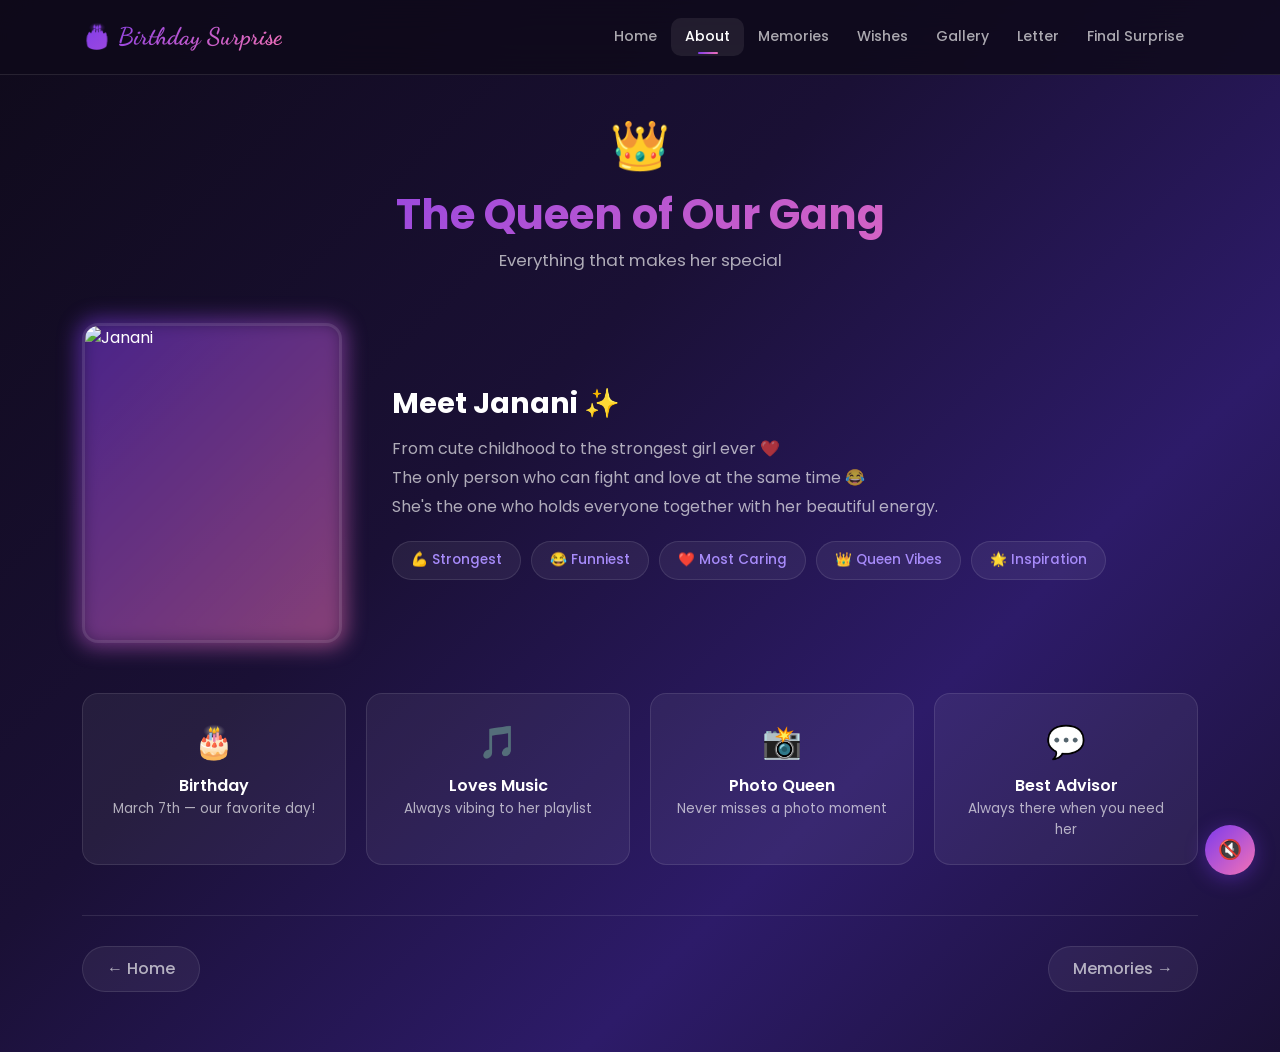
==== about.html @ dd0773b7 "Initial commit: Birthday Surprise website for Janani" ====
<!DOCTYPE html>
<html lang="en">
<head>
    <meta charset="UTF-8">
    <meta name="viewport" content="width=device-width, initial-scale=1">
    <title>About Her 👑</title>
    <link href="https://cdn.jsdelivr.net/npm/bootstrap@5.3.2/dist/css/bootstrap.min.css" rel="stylesheet">
    <link href="https://fonts.googleapis.com/css2?family=Dancing+Script:wght@400;700&family=Poppins:wght@300;400;500;600;700&display=swap" rel="stylesheet">
    <link href="css/style.css" rel="stylesheet">
</head>
<body>

<!-- Navbar -->
<nav class="navbar navbar-expand-lg navbar-dark navbar-main fixed-top">
    <div class="container">
        <a class="navbar-brand" href="index.html">🎂 Birthday Surprise</a>
        <button class="navbar-toggler" type="button" data-bs-toggle="collapse" data-bs-target="#navbarNav">
            <span class="navbar-toggler-icon"></span>
        </button>
        <div class="collapse navbar-collapse" id="navbarNav">
            <ul class="navbar-nav ms-auto">
                <li class="nav-item"><a class="nav-link" href="index.html">Home</a></li>
                <li class="nav-item"><a class="nav-link active" href="about.html">About</a></li>
                <li class="nav-item"><a class="nav-link" href="memories.html">Memories</a></li>
                <li class="nav-item"><a class="nav-link" href="wishes.html">Wishes</a></li>
                <li class="nav-item"><a class="nav-link" href="gallery.html">Gallery</a></li>
                <li class="nav-item"><a class="nav-link" href="letter.html">Letter</a></li>
                <li class="nav-item"><a class="nav-link" href="final.html">Final Surprise</a></li>
            </ul>
        </div>
    </div>
</nav>

<!-- Page Content -->
<div class="page-wrapper">
    <section class="page-section">
        <div class="container">

            <!-- Section Header -->
            <div class="section-header animate-fadeIn">
                <span class="section-icon">👑</span>
                <h1>The Queen of Our Gang</h1>
                <p>Everything that makes her special</p>
            </div>

            <!-- About Hero -->
            <div class="about-hero reveal">
                <div class="about-image-wrapper">
                    <img src="images/childhood.jpg" alt="Janani">
                </div>
                <div class="about-text">
                    <h2>Meet Janani ✨</h2>
                    <p>
                        From cute childhood to the strongest girl ever ❤️<br>
                        The only person who can fight and love at the same time 😂<br>
                        She's the one who holds everyone together with her beautiful energy.
                    </p>
                    <div class="trait-badges">
                        <span class="trait-badge">💪 Strongest</span>
                        <span class="trait-badge">😂 Funniest</span>
                        <span class="trait-badge">❤️ Most Caring</span>
                        <span class="trait-badge">👑 Queen Vibes</span>
                        <span class="trait-badge">🌟 Inspiration</span>
                    </div>
                </div>
            </div>

            <!-- Fun Facts -->
            <div class="fun-facts reveal">
                <div class="fact-card">
                    <div class="fact-emoji">🎂</div>
                    <h6>Birthday</h6>
                    <p>March 7th — our favorite day!</p>
                </div>
                <div class="fact-card">
                    <div class="fact-emoji">🎵</div>
                    <h6>Loves Music</h6>
                    <p>Always vibing to her playlist</p>
                </div>
                <div class="fact-card">
                    <div class="fact-emoji">📸</div>
                    <h6>Photo Queen</h6>
                    <p>Never misses a photo moment</p>
                </div>
                <div class="fact-card">
                    <div class="fact-emoji">💬</div>
                    <h6>Best Advisor</h6>
                    <p>Always there when you need her</p>
                </div>
            </div>

            <!-- Page Navigation -->
            <div class="page-nav reveal">
                <a href="index.html" class="btn-nav">← Home</a>
                <a href="memories.html" class="btn-nav">Memories →</a>
            </div>

        </div>
    </section>
</div>

<!-- Music Toggle -->
<button class="music-toggle" id="musicToggle" title="Toggle Music">🔇</button>
<audio id="bgMusic" loop>
    <source src="music/song.mp3" type="audio/mpeg">
</audio>

<script src="js/script.js"></script>
<script src="https://cdn.jsdelivr.net/npm/bootstrap@5.3.2/dist/js/bootstrap.bundle.min.js"></script>
</body>
</html>
---- css/style.css ----
/* ===================================================
   BIRTHDAY SURPRISE — Modern Dark Theme
   =================================================== */

@import url('https://fonts.googleapis.com/css2?family=Dancing+Script:wght@400;700&family=Poppins:wght@300;400;500;600;700&display=swap');

/* ===== RESET & VARIABLES ===== */
*, *::before, *::after {
    margin: 0;
    padding: 0;
    box-sizing: border-box;
}

:root {
    --primary: #7c3aed;
    --primary-light: #a78bfa;
    --accent: #f472b6;
    --accent-light: #fbcfe8;
    --bg-dark: #0f0a1a;
    --bg-glass: rgba(255, 255, 255, 0.06);
    --border-glass: rgba(255, 255, 255, 0.1);
    --text-primary: #ffffff;
    --text-secondary: rgba(255, 255, 255, 0.65);
    --gradient-main: linear-gradient(135deg, #0f0a1a 0%, #1a1035 40%, #2d1b69 70%, #1a1035 100%);
    --gradient-accent: linear-gradient(135deg, #7c3aed, #f472b6);
    --shadow-glow: 0 0 30px rgba(124, 58, 237, 0.25);
    --shadow-card: 0 8px 32px rgba(0, 0, 0, 0.4);
    --radius: 16px;
    --radius-sm: 10px;
    --transition: all 0.4s cubic-bezier(0.4, 0, 0.2, 1);
}

html { scroll-behavior: smooth; }

body {
    font-family: 'Poppins', sans-serif;
    background: var(--bg-dark);
    background-image: var(--gradient-main);
    color: var(--text-primary);
    min-height: 100vh;
    overflow-x: hidden;
}

/* ===== SCROLLBAR ===== */
::-webkit-scrollbar { width: 8px; }
::-webkit-scrollbar-track { background: var(--bg-dark); }
::-webkit-scrollbar-thumb { background: var(--gradient-accent); border-radius: 10px; }

/* ===== NAVBAR ===== */
.navbar-main {
    background: rgba(15, 10, 26, 0.85) !important;
    backdrop-filter: blur(20px);
    -webkit-backdrop-filter: blur(20px);
    border-bottom: 1px solid var(--border-glass);
    padding: 14px 0;
    transition: var(--transition);
    z-index: 1000;
}
.navbar-main.scrolled {
    background: rgba(15, 10, 26, 0.97) !important;
    box-shadow: 0 4px 30px rgba(0, 0, 0, 0.5);
    padding: 8px 0;
}
.navbar-main .navbar-brand {
    font-family: 'Dancing Script', cursive;
    font-size: 1.5rem;
    font-weight: 700;
    background: var(--gradient-accent);
    -webkit-background-clip: text;
    background-clip: text;
    -webkit-text-fill-color: transparent;
    transition: var(--transition);
}
.navbar-main .navbar-brand:hover { transform: scale(1.05); }

.navbar-main .nav-link {
    color: var(--text-secondary) !important;
    font-weight: 500;
    font-size: 0.88rem;
    padding: 8px 14px !important;
    border-radius: var(--radius-sm);
    transition: var(--transition);
    position: relative;
}
.navbar-main .nav-link::after {
    content: '';
    position: absolute;
    bottom: 2px;
    left: 50%;
    transform: translateX(-50%) scaleX(0);
    width: 20px;
    height: 2px;
    background: var(--gradient-accent);
    border-radius: 2px;
    transition: var(--transition);
}
.navbar-main .nav-link:hover,
.navbar-main .nav-link.active {
    color: #fff !important;
    background: rgba(255, 255, 255, 0.08);
}
.navbar-main .nav-link:hover::after,
.navbar-main .nav-link.active::after {
    transform: translateX(-50%) scaleX(1);
}
.navbar-toggler { border: 1px solid var(--border-glass) !important; }
.navbar-toggler:focus { box-shadow: none; }

/* ===== PAGE WRAPPER ===== */
.page-wrapper {
    position: relative;
    z-index: 1;
    min-height: 100vh;
}

/* ===== SECTION STYLES ===== */
.page-section {
    padding: 110px 0 60px;
    min-height: 100vh;
}

.section-header {
    text-align: center;
    margin-bottom: 50px;
}
.section-header .section-icon {
    font-size: 3rem;
    display: block;
    margin-bottom: 8px;
    animation: bounce 2s ease-in-out infinite;
}
.section-header h1 {
    font-size: 2.6rem;
    font-weight: 700;
    background: var(--gradient-accent);
    -webkit-background-clip: text;
    background-clip: text;
    -webkit-text-fill-color: transparent;
    margin-bottom: 8px;
}
.section-header p {
    color: var(--text-secondary);
    font-size: 1.05rem;
}

@keyframes bounce {
    0%, 100% { transform: translateY(0); }
    50% { transform: translateY(-10px); }
}

/* ===== BUTTONS ===== */
.btn-glow {
    background: var(--gradient-accent);
    color: #fff !important;
    border: none;
    padding: 14px 36px;
    font-size: 1rem;
    font-weight: 600;
    border-radius: 50px;
    letter-spacing: 0.5px;
    transition: var(--transition);
    position: relative;
    overflow: hidden;
    text-decoration: none;
    display: inline-block;
    cursor: pointer;
}
.btn-glow::before {
    content: '';
    position: absolute;
    top: 0; left: -100%;
    width: 100%; height: 100%;
    background: linear-gradient(90deg, transparent, rgba(255,255,255,0.25), transparent);
    transition: 0.6s;
}
.btn-glow:hover {
    transform: translateY(-3px);
    box-shadow: 0 10px 40px rgba(124, 58, 237, 0.4);
    color: #fff;
}
.btn-glow:hover::before { left: 100%; }

/* ===== PAGE NAV (Bottom) ===== */
.page-nav {
    display: flex;
    justify-content: space-between;
    align-items: center;
    margin-top: 50px;
    padding-top: 30px;
    border-top: 1px solid var(--border-glass);
    flex-wrap: wrap;
    gap: 12px;
}
.page-nav .btn-nav {
    display: inline-flex;
    align-items: center;
    gap: 8px;
    background: var(--bg-glass);
    border: 1px solid var(--border-glass);
    color: var(--text-secondary);
    padding: 10px 24px;
    border-radius: 50px;
    font-weight: 500;
    text-decoration: none;
    transition: var(--transition);
}
.page-nav .btn-nav:hover {
    background: var(--gradient-accent);
    border-color: transparent;
    color: #fff;
    transform: translateY(-2px);
    box-shadow: 0 8px 25px rgba(124, 58, 237, 0.3);
}

/* ===================================================
   HERO / LANDING PAGE
   =================================================== */
.hero-section {
    min-height: 100vh;
    position: relative;
    display: flex;
    flex-direction: column;
    justify-content: center;
    align-items: center;
    text-align: center;
    padding: 120px 20px 80px;
    overflow: hidden;
}
.hero-section::before {
    content: '';
    position: absolute;
    top: 50%; left: 50%;
    transform: translate(-50%, -50%);
    width: 600px; height: 600px;
    background: radial-gradient(circle, rgba(124, 58, 237, 0.18), transparent 70%);
    animation: heroPulse 4s ease-in-out infinite;
    pointer-events: none;
}
@keyframes heroPulse {
    0%, 100% { transform: translate(-50%, -50%) scale(1); opacity: 0.5; }
    50% { transform: translate(-50%, -50%) scale(1.25); opacity: 0.8; }
}

.hero-content { position: relative; z-index: 2; }

.hero-subtitle {
    font-size: 1rem;
    letter-spacing: 4px;
    text-transform: uppercase;
    color: var(--primary-light);
    margin-bottom: 16px;
}
.hero-title {
    font-size: 3.2rem;
    font-weight: 700;
    line-height: 1.2;
    margin-bottom: 5px;
    color: #fff;
}
.hero-name {
    font-family: 'Dancing Script', cursive;
    font-size: 5rem;
    display: block;
    background: linear-gradient(90deg, var(--primary-light), var(--accent), var(--primary-light));
    background-size: 200% auto;
    -webkit-background-clip: text;
    background-clip: text;
    -webkit-text-fill-color: transparent;
    animation: shimmer 3s linear infinite;
    margin-top: 5px;
}
@keyframes shimmer {
    0% { background-position: 0% center; }
    100% { background-position: 200% center; }
}

/* Countdown */
.countdown-container {
    display: flex;
    justify-content: center;
    gap: 16px;
    margin: 30px 0;
    flex-wrap: wrap;
}
.countdown-item {
    background: var(--bg-glass);
    backdrop-filter: blur(12px);
    -webkit-backdrop-filter: blur(12px);
    border: 1px solid var(--border-glass);
    border-radius: var(--radius);
    padding: 18px 22px;
    min-width: 90px;
    text-align: center;
    transition: var(--transition);
}
.countdown-item:hover {
    border-color: var(--primary-light);
    box-shadow: var(--shadow-glow);
    transform: translateY(-4px);
}
.countdown-item .count-num {
    font-size: 2.2rem;
    font-weight: 700;
    background: var(--gradient-accent);
    -webkit-background-clip: text;
    background-clip: text;
    -webkit-text-fill-color: transparent;
    display: block;
    line-height: 1;
}
.countdown-item .count-label {
    font-size: 0.7rem;
    text-transform: uppercase;
    letter-spacing: 2px;
    color: var(--text-secondary);
    margin-top: 6px;
    display: block;
}

.hero-message {
    font-size: 1.05rem;
    color: var(--text-secondary);
    max-width: 480px;
    margin: 0 auto 35px;
    line-height: 1.7;
}

/* Particles */
#particles {
    position: absolute;
    inset: 0;
    overflow: hidden;
    pointer-events: none;
    z-index: 1;
}
.particle {
    position: absolute;
    pointer-events: none;
    animation: particleFloat linear infinite;
    opacity: 0;
}
@keyframes particleFloat {
    0% { transform: translateY(0) rotate(0deg); opacity: 0; }
    10% { opacity: 0.8; }
    90% { opacity: 0.8; }
    100% { transform: translateY(-100vh) rotate(720deg); opacity: 0; }
}

/* Quick Links */
.quick-links {
    padding: 80px 0;
    position: relative;
    z-index: 2;
    background: rgba(15, 10, 26, 0.5);
}
.feature-card {
    background: var(--bg-glass);
    border: 1px solid var(--border-glass);
    border-radius: var(--radius);
    padding: 30px 20px;
    text-align: center;
    transition: var(--transition);
    cursor: pointer;
    height: 100%;
}
.feature-card:hover {
    transform: translateY(-8px);
    border-color: var(--primary);
    box-shadow: var(--shadow-glow);
    background: rgba(124, 58, 237, 0.1);
}
.feature-icon { font-size: 2.8rem; margin-bottom: 14px; display: block; }
.feature-card h5 { font-weight: 600; font-size: 1.05rem; margin-bottom: 6px; color: #fff; }
.feature-card p { font-size: 0.85rem; color: var(--text-secondary); margin-bottom: 0; }
.card-link { text-decoration: none; color: inherit; display: block; height: 100%; }

/* ===================================================
   ABOUT PAGE
   =================================================== */
.about-hero {
    display: flex;
    align-items: center;
    gap: 50px;
    margin-bottom: 50px;
}
.about-image-wrapper {
    flex-shrink: 0;
    position: relative;
}
.about-image-wrapper::before {
    content: '';
    position: absolute;
    inset: -5px;
    background: var(--gradient-accent);
    border-radius: 20px;
    z-index: -1;
    opacity: 0.5;
    filter: blur(10px);
}
.about-image-wrapper img {
    width: 260px;
    height: 320px;
    object-fit: cover;
    border-radius: 16px;
    border: 3px solid var(--border-glass);
    display: block;
}
.about-text h2 { font-size: 1.8rem; font-weight: 700; margin-bottom: 14px; color: #fff; }
.about-text p { color: var(--text-secondary); font-size: 1rem; line-height: 1.8; }

.trait-badges { display: flex; flex-wrap: wrap; gap: 10px; margin-top: 20px; }
.trait-badge {
    background: var(--bg-glass);
    border: 1px solid var(--border-glass);
    padding: 8px 18px;
    border-radius: 50px;
    font-size: 0.85rem;
    font-weight: 500;
    color: var(--primary-light);
    transition: var(--transition);
}
.trait-badge:hover {
    background: var(--gradient-accent);
    color: #fff;
    border-color: transparent;
    transform: scale(1.05);
}

.fun-facts {
    display: grid;
    grid-template-columns: repeat(auto-fit, minmax(200px, 1fr));
    gap: 20px;
    margin-top: 40px;
}
.fact-card {
    background: var(--bg-glass);
    border: 1px solid var(--border-glass);
    border-radius: var(--radius);
    padding: 24px;
    text-align: center;
    transition: var(--transition);
}
.fact-card:hover {
    transform: translateY(-4px);
    border-color: var(--accent);
    box-shadow: 0 0 20px rgba(244, 114, 182, 0.15);
}
.fact-card .fact-emoji { font-size: 2rem; display: block; margin-bottom: 10px; }
.fact-card h6 { font-weight: 600; margin-bottom: 4px; color: #fff; }
.fact-card p { font-size: 0.85rem; color: var(--text-secondary); margin: 0; }

/* ===================================================
   MEMORIES / TIMELINE
   =================================================== */
.timeline {
    position: relative;
    padding: 20px 0;
    max-width: 800px;
    margin: 0 auto;
}
.timeline::before {
    content: '';
    position: absolute;
    left: 50%;
    transform: translateX(-50%);
    top: 0; bottom: 0;
    width: 2px;
    background: linear-gradient(to bottom, transparent, var(--primary), var(--accent), transparent);
}
.timeline-item {
    position: relative;
    padding: 20px 0;
    width: 50%;
    opacity: 0;
    transform: translateX(-30px);
    animation: slideIn 0.6s ease forwards;
    background: none;
    border-left: none;
}
.timeline-item:nth-child(odd) { padding-right: 50px; text-align: right; }
.timeline-item:nth-child(even) { padding-left: 50px; margin-left: auto; transform: translateX(30px); }
.timeline-item:nth-child(1) { animation-delay: 0.1s; }
.timeline-item:nth-child(2) { animation-delay: 0.3s; }
.timeline-item:nth-child(3) { animation-delay: 0.5s; }
.timeline-item:nth-child(4) { animation-delay: 0.7s; }
.timeline-item:nth-child(5) { animation-delay: 0.9s; }

@keyframes slideIn { to { opacity: 1; transform: translateX(0); } }

.timeline-dot {
    position: absolute;
    top: 28px;
    width: 16px; height: 16px;
    background: var(--gradient-accent);
    border-radius: 50%;
    border: 3px solid var(--bg-dark);
    z-index: 2;
}
.timeline-item:nth-child(odd) .timeline-dot { right: -8px; }
.timeline-item:nth-child(even) .timeline-dot { left: -8px; }

.timeline-card {
    background: var(--bg-glass);
    border: 1px solid var(--border-glass);
    border-radius: var(--radius);
    padding: 24px;
    transition: var(--transition);
}
.timeline-card:hover {
    border-color: var(--primary);
    box-shadow: var(--shadow-glow);
    transform: scale(1.02);
}
.timeline-card .year {
    font-size: 0.78rem;
    font-weight: 600;
    color: var(--accent);
    text-transform: uppercase;
    letter-spacing: 2px;
    margin-bottom: 6px;
    display: block;
}
.timeline-card h4 { font-size: 1.1rem; font-weight: 600; margin-bottom: 8px; color: #fff; }
.timeline-card p { color: var(--text-secondary); font-size: 0.9rem; margin: 0; }

/* ===================================================
   WISHES PAGE
   =================================================== */
.wish-card {
    background: var(--bg-glass);
    border: 1px solid var(--border-glass);
    border-radius: var(--radius);
    padding: 30px;
    text-align: center;
    transition: var(--transition);
    height: 100%;
}
.wish-card:hover {
    transform: translateY(-6px);
    border-color: var(--primary);
    box-shadow: var(--shadow-glow);
}
.wish-avatar {
    width: 100px; height: 100px;
    border-radius: 50%;
    object-fit: cover;
    border: 3px solid var(--primary-light);
    margin-bottom: 15px;
    transition: var(--transition);
}
.wish-card:hover .wish-avatar {
    border-color: var(--accent);
    box-shadow: 0 0 20px rgba(244, 114, 182, 0.3);
}
.wish-card h5 { font-weight: 600; margin-bottom: 15px; color: #fff; }
.wish-card video {
    width: 100%;
    border-radius: var(--radius-sm);
    border: 1px solid var(--border-glass);
}

/* ===================================================
   GALLERY PAGE
   =================================================== */
.gallery-grid {
    display: grid;
    grid-template-columns: repeat(auto-fill, minmax(280px, 1fr));
    gap: 20px;
}
.gallery-item {
    position: relative;
    border-radius: var(--radius);
    overflow: hidden;
    border: 1px solid var(--border-glass);
    aspect-ratio: 4/3;
    cursor: pointer;
    transition: var(--transition);
}
.gallery-item:hover {
    transform: scale(1.03);
    box-shadow: var(--shadow-glow);
    border-color: var(--primary);
}
.gallery-item img {
    width: 100%; height: 100%;
    object-fit: cover;
    transition: var(--transition);
    display: block;
}
.gallery-item:hover img { transform: scale(1.1); }

.gallery-item .gallery-overlay {
    position: absolute;
    inset: 0;
    background: linear-gradient(to top, rgba(15, 10, 26, 0.8), transparent);
    opacity: 0;
    display: flex;
    align-items: flex-end;
    justify-content: center;
    padding: 20px;
    transition: var(--transition);
}
.gallery-item:hover .gallery-overlay { opacity: 1; }
.gallery-overlay span { color: #fff; font-size: 1.4rem; }

/* Lightbox */
.lightbox {
    display: none;
    position: fixed;
    inset: 0;
    background: rgba(0, 0, 0, 0.92);
    z-index: 9999;
    justify-content: center;
    align-items: center;
    padding: 40px;
    animation: fadeIn 0.3s ease;
}
.lightbox.active { display: flex; }
.lightbox img {
    max-width: 90%;
    max-height: 85vh;
    border-radius: var(--radius);
    box-shadow: 0 0 60px rgba(124, 58, 237, 0.3);
}
.lightbox-close {
    position: absolute;
    top: 20px; right: 30px;
    font-size: 1.6rem;
    color: #fff;
    cursor: pointer;
    background: var(--bg-glass);
    border: 1px solid var(--border-glass);
    width: 48px; height: 48px;
    border-radius: 50%;
    display: flex;
    align-items: center;
    justify-content: center;
    transition: var(--transition);
    line-height: 1;
}
.lightbox-close:hover { background: var(--accent); border-color: transparent; }

/* ===================================================
   LETTER PAGE
   =================================================== */
.letter-container { max-width: 700px; margin: 0 auto; }

.letter-card {
    background: var(--bg-glass);
    border: 1px solid var(--border-glass);
    border-radius: var(--radius);
    padding: 50px 40px;
    position: relative;
    overflow: hidden;
}
.letter-card::before {
    content: '\201C';
    position: absolute;
    top: -10px; left: 20px;
    font-size: 8rem;
    font-family: 'Dancing Script', cursive;
    background: var(--gradient-accent);
    -webkit-background-clip: text;
    background-clip: text;
    -webkit-text-fill-color: transparent;
    opacity: 0.12;
    line-height: 1;
    pointer-events: none;
}

.letter-text {
    font-size: 1.1rem;
    line-height: 2;
    color: var(--text-secondary);
    position: relative;
    z-index: 1;
    min-height: 150px;
    text-align: left;
}
.letter-text .cursor {
    display: inline-block;
    width: 2px;
    height: 1.2em;
    background: var(--accent);
    margin-left: 2px;
    animation: blink 0.8s infinite;
    vertical-align: text-bottom;
}
@keyframes blink {
    0%, 100% { opacity: 1; }
    50% { opacity: 0; }
}

.letter-signature {
    margin-top: 30px;
    font-family: 'Dancing Script', cursive;
    font-size: 1.6rem;
    background: var(--gradient-accent);
    -webkit-background-clip: text;
    background-clip: text;
    -webkit-text-fill-color: transparent;
    text-align: center;
}

/* ===================================================
   FINAL PAGE
   =================================================== */
.final-section {
    min-height: 100vh;
    display: flex;
    flex-direction: column;
    justify-content: center;
    align-items: center;
    text-align: center;
    padding: 120px 20px 60px;
    position: relative;
    overflow: hidden;
}
.final-section::before {
    content: '';
    position: absolute;
    top: 50%; left: 50%;
    transform: translate(-50%, -50%);
    width: 500px; height: 500px;
    background: radial-gradient(circle, rgba(244, 114, 182, 0.12), transparent 70%);
    animation: heroPulse 5s ease-in-out infinite;
    pointer-events: none;
}
.final-emoji {
    font-size: 5rem;
    animation: bounce 2s ease-in-out infinite;
    margin-bottom: 20px;
    position: relative;
    z-index: 2;
}
.final-title {
    font-family: 'Dancing Script', cursive;
    font-size: 3.5rem;
    background: var(--gradient-accent);
    -webkit-background-clip: text;
    background-clip: text;
    -webkit-text-fill-color: transparent;
    margin-bottom: 20px;
    position: relative;
    z-index: 2;
}
.final-message {
    font-size: 1.15rem;
    color: var(--text-secondary);
    max-width: 550px;
    line-height: 1.8;
    margin-bottom: 40px;
    position: relative;
    z-index: 2;
}
.final-hearts {
    display: flex;
    gap: 20px;
    margin-bottom: 30px;
    position: relative;
    z-index: 2;
}
.final-hearts span {
    font-size: 2rem;
    animation: heartbeat 1.5s ease-in-out infinite;
}
.final-hearts span:nth-child(2) { animation-delay: 0.3s; }
.final-hearts span:nth-child(3) { animation-delay: 0.6s; }
.final-hearts span:nth-child(4) { animation-delay: 0.9s; }
.final-hearts span:nth-child(5) { animation-delay: 1.2s; }

@keyframes heartbeat {
    0%, 100% { transform: scale(1); }
    50% { transform: scale(1.3); }
}

/* ===================================================
   MUSIC TOGGLE
   =================================================== */
.music-toggle {
    position: fixed;
    bottom: 25px; right: 25px;
    z-index: 999;
    width: 50px; height: 50px;
    border-radius: 50%;
    background: var(--gradient-accent);
    border: none;
    color: #fff;
    font-size: 1.2rem;
    cursor: pointer;
    box-shadow: 0 4px 20px rgba(124, 58, 237, 0.4);
    transition: var(--transition);
    display: flex;
    align-items: center;
    justify-content: center;
}
.music-toggle:hover {
    transform: scale(1.1);
    box-shadow: 0 6px 30px rgba(124, 58, 237, 0.6);
}
.music-toggle.playing {
    animation: pulse-ring 2s infinite;
}
@keyframes pulse-ring {
    0% { box-shadow: 0 0 0 0 rgba(124, 58, 237, 0.4); }
    70% { box-shadow: 0 0 0 15px rgba(124, 58, 237, 0); }
    100% { box-shadow: 0 0 0 0 rgba(124, 58, 237, 0); }
}

/* ===================================================
   SCROLL REVEAL
   =================================================== */
.reveal {
    opacity: 0;
    transform: translateY(40px);
    transition: all 0.8s cubic-bezier(0.4, 0, 0.2, 1);
}
.reveal.visible {
    opacity: 1;
    transform: translateY(0);
}

/* ===================================================
   ANIMATIONS
   =================================================== */
@keyframes fadeIn { from { opacity: 0; } to { opacity: 1; } }
@keyframes fadeInUp { from { opacity: 0; transform: translateY(30px); } to { opacity: 1; transform: translateY(0); } }

.animate-fadeIn { animation: fadeInUp 0.8s ease forwards; }
.animate-fadeIn-delay1 { animation: fadeInUp 0.8s ease 0.2s forwards; opacity: 0; }
.animate-fadeIn-delay2 { animation: fadeInUp 0.8s ease 0.4s forwards; opacity: 0; }
.animate-fadeIn-delay3 { animation: fadeInUp 0.8s ease 0.6s forwards; opacity: 0; }
.animate-fadeIn-delay4 { animation: fadeInUp 0.8s ease 0.8s forwards; opacity: 0; }

/* ===================================================
   RESPONSIVE
   =================================================== */
@media (max-width: 768px) {
    .hero-title { font-size: 2rem; }
    .hero-name { font-size: 3.2rem; }
    .countdown-container { gap: 10px; }
    .countdown-item { padding: 14px 14px; min-width: 70px; }
    .countdown-item .count-num { font-size: 1.5rem; }
    .section-header h1 { font-size: 1.8rem; }
    .page-section { padding: 90px 0 40px; }

    .about-hero { flex-direction: column; text-align: center; gap: 30px; }
    .about-image-wrapper img { width: 200px; height: 250px; }
    .trait-badges { justify-content: center; }

    .timeline::before { left: 20px; }
    .timeline-item,
    .timeline-item:nth-child(even) {
        width: 100%;
        padding-left: 50px !important;
        padding-right: 0 !important;
        text-align: left !important;
        margin-left: 0;
    }
    .timeline-dot,
    .timeline-item:nth-child(odd) .timeline-dot,
    .timeline-item:nth-child(even) .timeline-dot {
        left: 12px !important;
        right: auto !important;
    }

    .final-title { font-size: 2.5rem; }
    .letter-card { padding: 30px 20px; }
    .gallery-grid { grid-template-columns: repeat(auto-fill, minmax(140px, 1fr)); gap: 10px; }
}
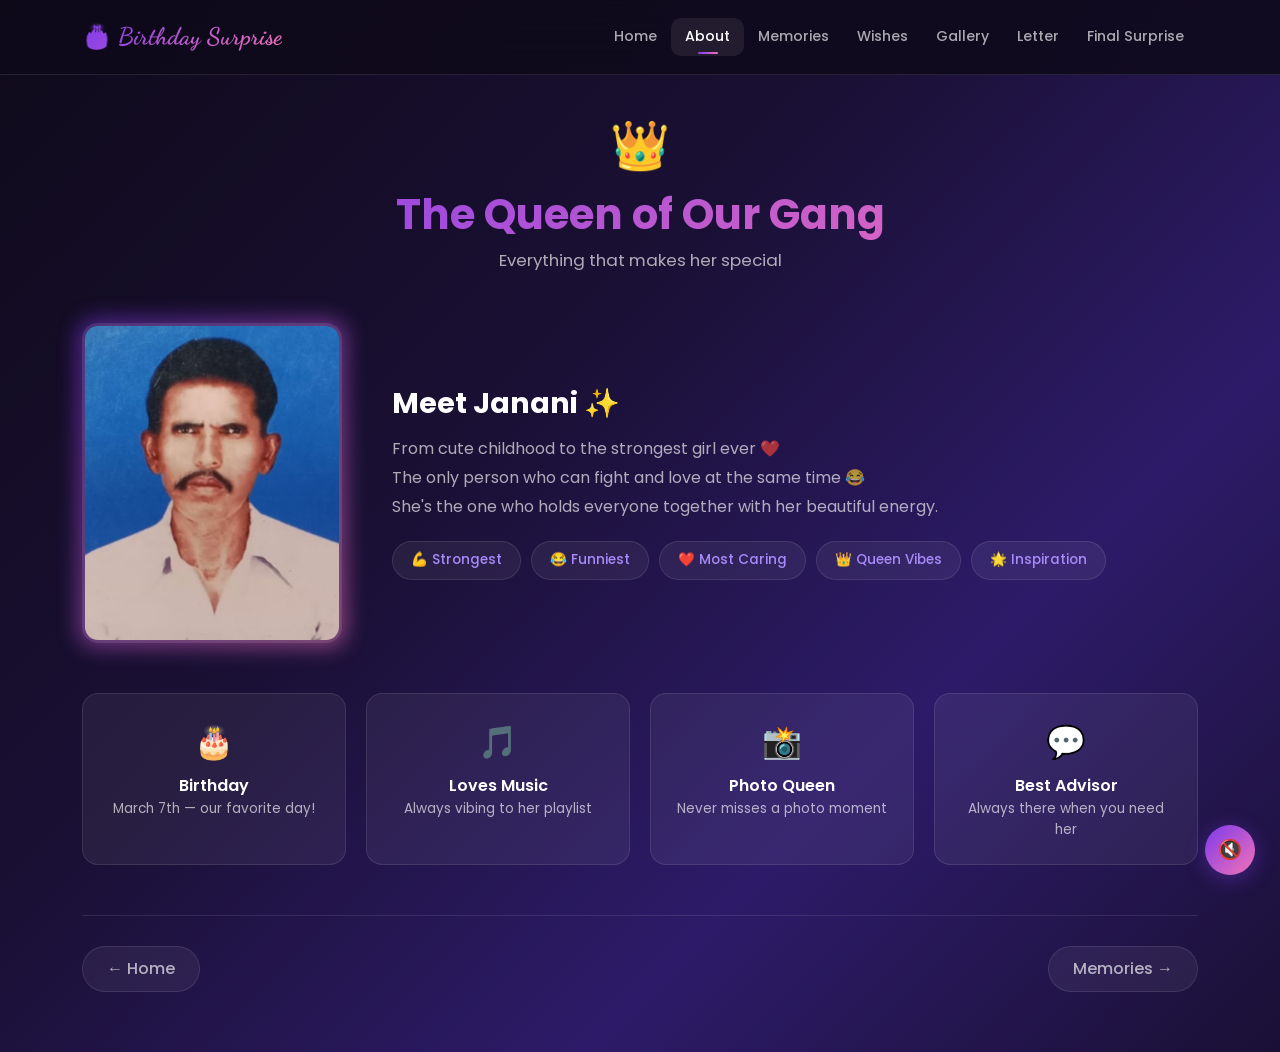
==== commit 469ba38e: "about" ====
--- a/about.html
+++ b/about.html
@@ -46,7 +46,7 @@
             <!-- About Hero -->
             <div class="about-hero reveal">
                 <div class="about-image-wrapper">
-                    <img src="images/childhood.jpg" alt="Janani">
+                    <img src="images\WhatsApp Image 2026-02-18 at 1.00.56 PM.jpeg" alt="Janani">
                 </div>
                 <div class="about-text">
                     <h2>Meet Janani ✨</h2>
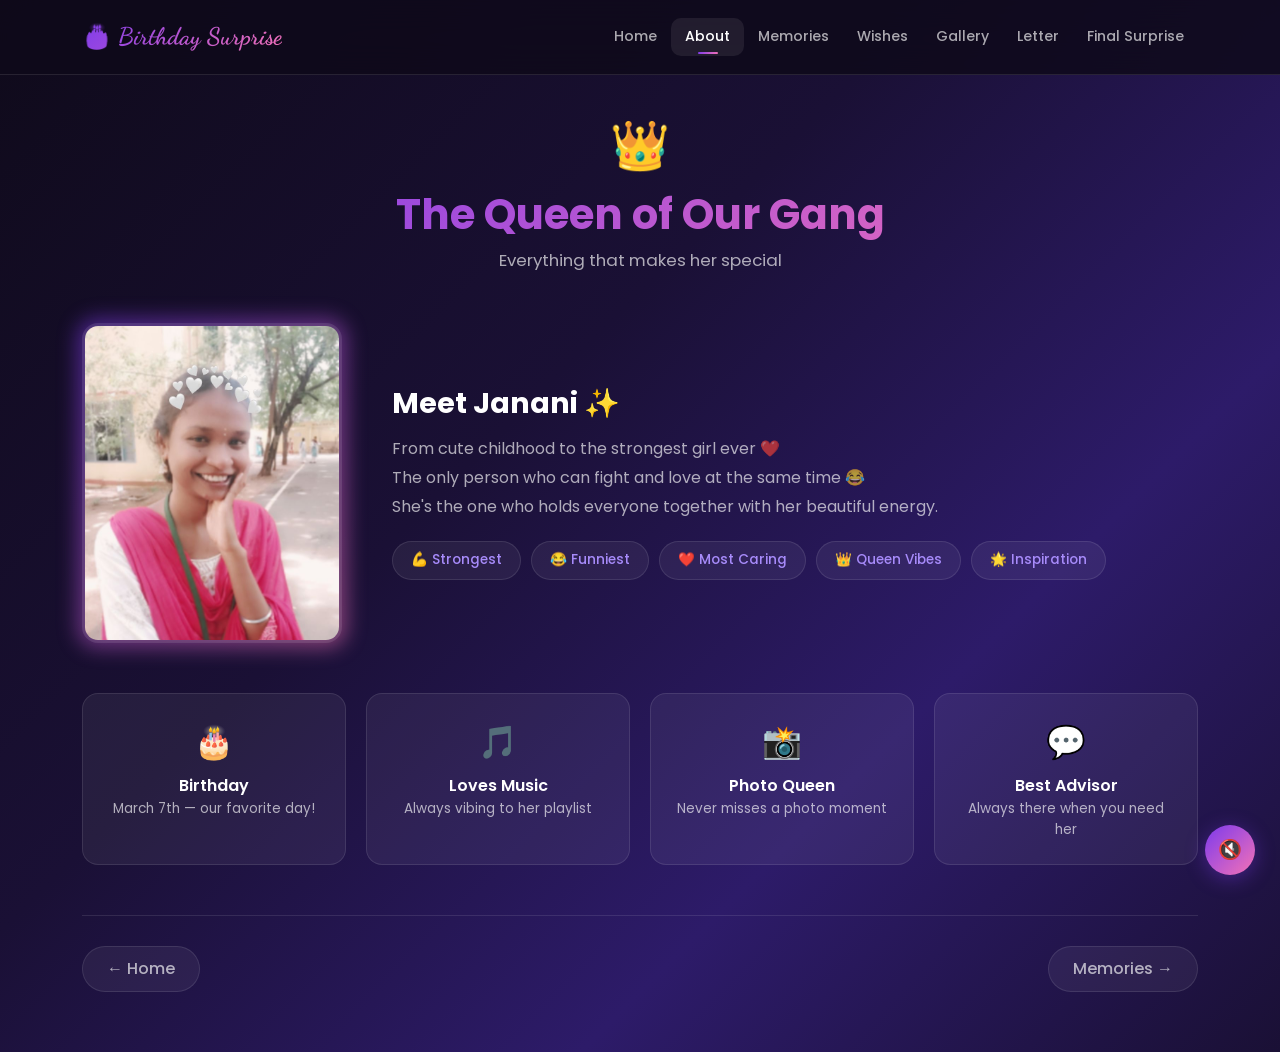
==== commit 26d9ddf7: "gallery images" ====
--- a/about.html
+++ b/about.html
@@ -46,7 +46,7 @@
             <!-- About Hero -->
             <div class="about-hero reveal">
                 <div class="about-image-wrapper">
-                    <img src="images\WhatsApp Image 2026-02-18 at 1.00.56 PM.jpeg" alt="Janani">
+                    <img src="images/janu 2.jpeg" alt="Janani">
                 </div>
                 <div class="about-text">
                     <h2>Meet Janani ✨</h2>
